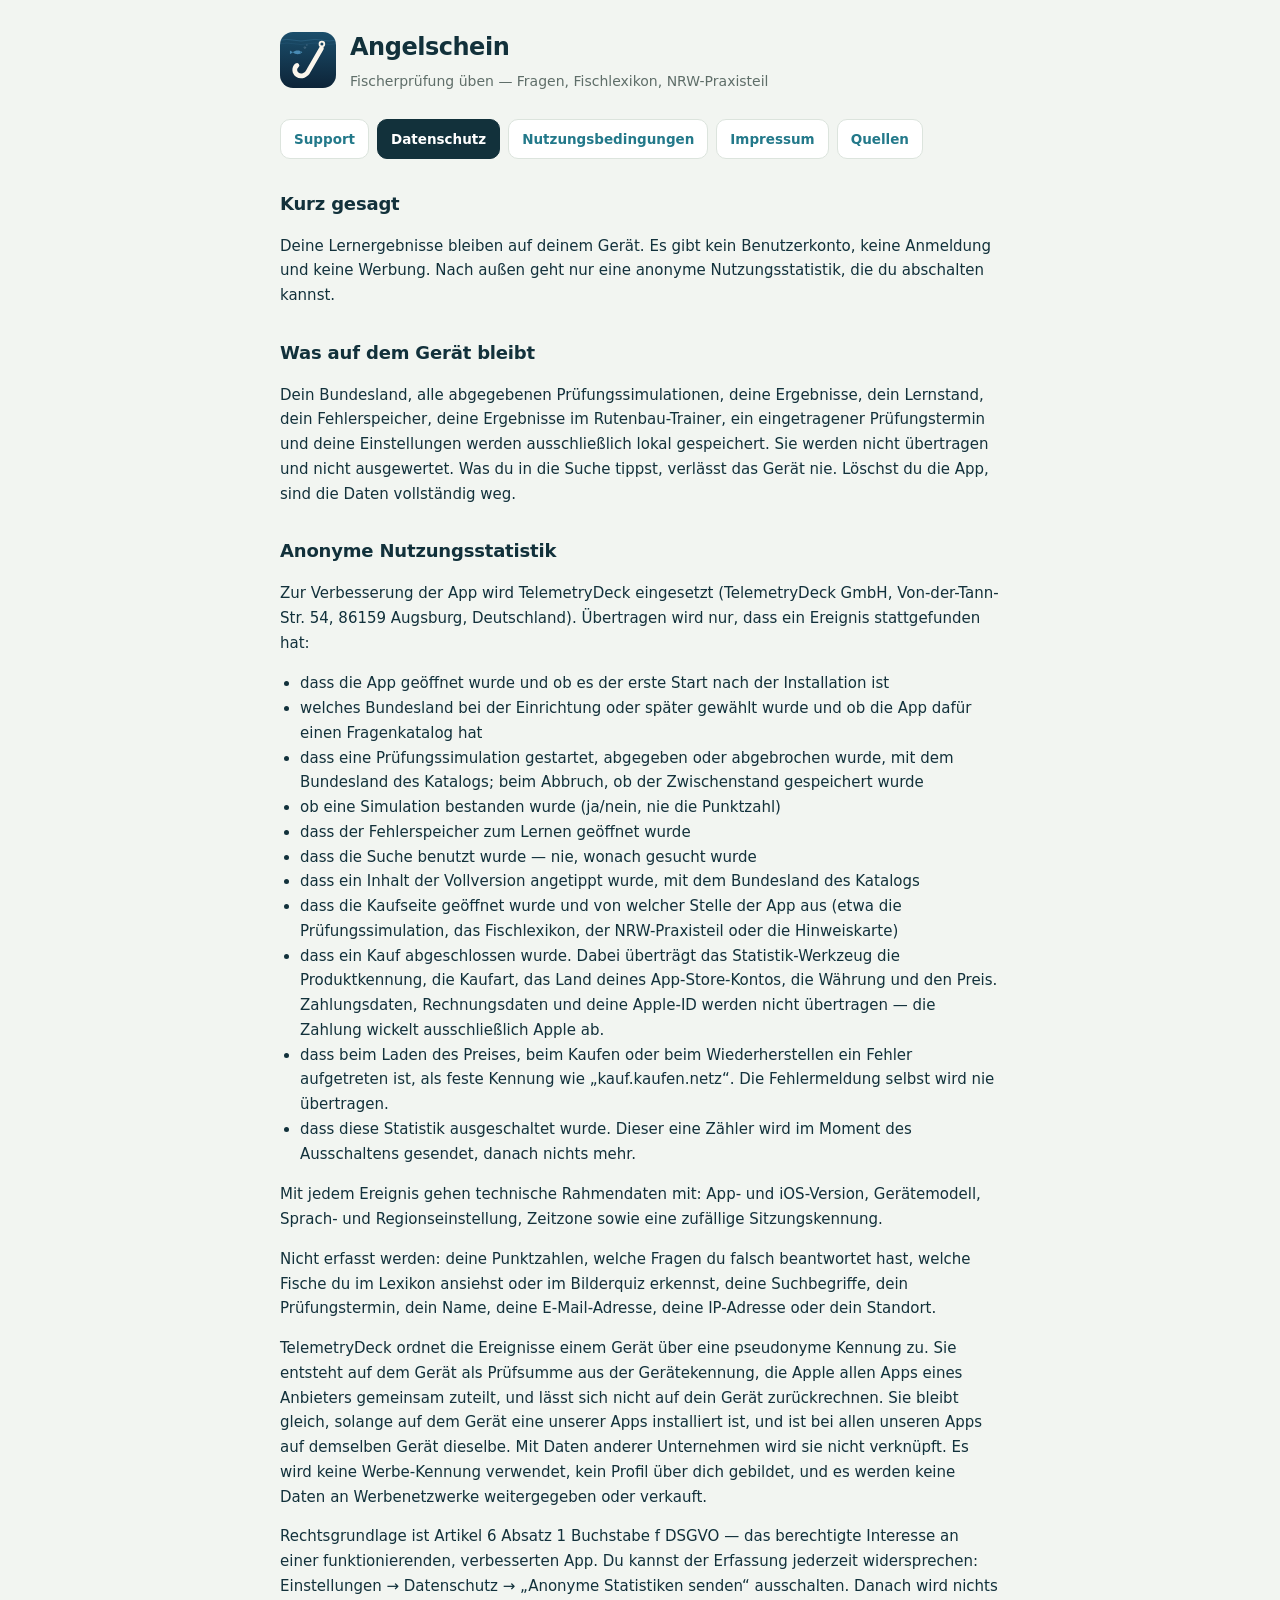
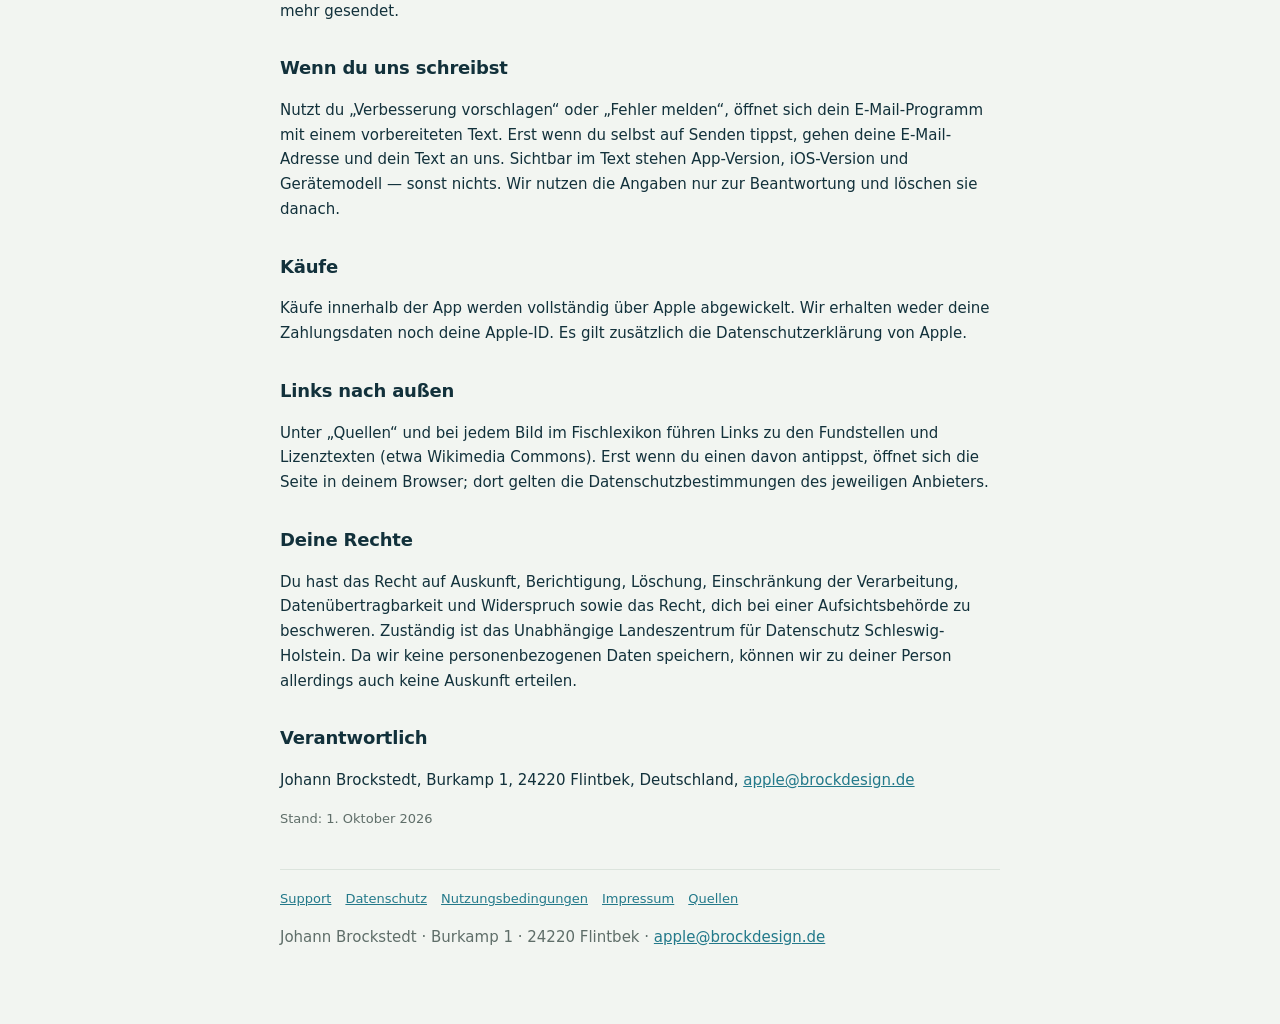
==== datenschutz.html @ afbd8c27 "Angelschein: Support, Datenschutz, Nutzungsbedingungen, Impressum, Quellen Co-Authored-By: Claude Op" ====
<!doctype html>
<html lang="de"><head><meta charset="utf-8">
<meta name="viewport" content="width=device-width, initial-scale=1">
<title>Datenschutz — Angelschein</title>
<meta name="description" content="Datenschutzerklärung der App Angelschein.">
<link rel="stylesheet" href="stil.css">
</head><body><div class="seite">
<header class="kopf">
  <div class="icon"><svg xmlns="http://www.w3.org/2000/svg" width="56" height="56" viewBox="0 0 1024 1024">
  <defs>
    <linearGradient id="wasser" x1="0" y1="0" x2="0" y2="1">
      <stop offset="0" stop-color="#1B4E6B"/>
      <stop offset="1" stop-color="#0D2438"/>
    </linearGradient>
  </defs>

  <!-- Hintergrund: Wasser-Tiefe -->
  <rect width="1024" height="1024" fill="url(#wasser)"/>

  <!-- dezente Wellenlinien oben -->
  <path d="M 0 150 Q 128 120 256 150 T 512 150 T 768 150 T 1024 150" fill="none" stroke="#4E93BD" stroke-width="14" stroke-linecap="round" opacity="0.35"/>
  <path d="M 0 215 Q 128 188 256 215 T 512 215 T 768 215 T 1024 215" fill="none" stroke="#4E93BD" stroke-width="10" stroke-linecap="round" opacity="0.22"/>

  <!-- kleiner Fisch -->
  <g opacity="0.9">
    <path d="M 235 372 C 280 325, 365 325, 408 372 C 365 419, 280 419, 235 372 Z" fill="#4E93BD"/>
    <path d="M 238 372 L 182 338 L 182 406 Z" fill="#4E93BD"/>
    <circle cx="376" cy="365" r="9" fill="#0D2438"/>
  </g>

  <!-- Luftblasen -->
  <circle cx="455" cy="285" r="15" fill="none" stroke="#DCE9F1" stroke-width="7" opacity="0.5"/>
  <circle cx="492" cy="238" r="9" fill="none" stroke="#DCE9F1" stroke-width="6" opacity="0.4"/>

  <!-- Haken-Häkchen: Angelhaken als Prüfungs-Check -->
  <g stroke="#FBF6EC" stroke-width="86" stroke-linecap="round" fill="none">
    <!-- Öhr -->
    <circle cx="766" cy="218" r="44" stroke-width="32"/>
    <!-- langer Arm + offener Hakenbogen, Spitze zeigt nach oben-links -->
    <path d="M 758 298 L 524 706 C 486 790, 388 832, 318 782 C 256 738, 254 656, 310 612"/>
  </g>
</svg>
</div>
  <div><h1>Angelschein</h1><p>Fischerprüfung üben — Fragen, Fischlexikon, NRW-Praxisteil</p></div>
</header>
<nav><a href="index.html">Support</a><a href="datenschutz.html" aria-current="page">Datenschutz</a><a href="agb.html">Nutzungsbedingungen</a><a href="impressum.html">Impressum</a><a href="quellen.html">Quellen</a></nav>
<h2>Kurz gesagt</h2>
<p>Deine Lernergebnisse bleiben auf deinem Gerät. Es gibt kein Benutzerkonto, keine Anmeldung und keine Werbung. Nach außen geht nur eine anonyme Nutzungsstatistik, die du abschalten kannst.</p>
<h2>Was auf dem Gerät bleibt</h2>
<p>Dein Bundesland, alle abgegebenen Prüfungssimulationen, deine Ergebnisse, dein Lernstand, dein Fehlerspeicher, deine Ergebnisse im Rutenbau-Trainer, ein eingetragener Prüfungstermin und deine Einstellungen werden ausschließlich lokal gespeichert. Sie werden nicht übertragen und nicht ausgewertet. Was du in die Suche tippst, verlässt das Gerät nie. Löschst du die App, sind die Daten vollständig weg.</p>
<h2>Anonyme Nutzungsstatistik</h2>
<p>Zur Verbesserung der App wird TelemetryDeck eingesetzt (TelemetryDeck GmbH, Von-der-Tann-Str. 54, 86159 Augsburg, Deutschland). Übertragen wird nur, dass ein Ereignis stattgefunden hat:</p>
<ul><li>dass die App geöffnet wurde und ob es der erste Start nach der Installation ist</li><li>welches Bundesland bei der Einrichtung oder später gewählt wurde und ob die App dafür einen Fragenkatalog hat</li><li>dass eine Prüfungssimulation gestartet, abgegeben oder abgebrochen wurde, mit dem Bundesland des Katalogs; beim Abbruch, ob der Zwischenstand gespeichert wurde</li><li>ob eine Simulation bestanden wurde (ja/nein, nie die Punktzahl)</li><li>dass der Fehlerspeicher zum Lernen geöffnet wurde</li><li>dass die Suche benutzt wurde — nie, wonach gesucht wurde</li><li>dass ein Inhalt der Vollversion angetippt wurde, mit dem Bundesland des Katalogs</li><li>dass die Kaufseite geöffnet wurde und von welcher Stelle der App aus (etwa die Prüfungssimulation, das Fischlexikon, der NRW-Praxisteil oder die Hinweiskarte)</li><li>dass ein Kauf abgeschlossen wurde. Dabei überträgt das Statistik-Werkzeug die Produktkennung, die Kaufart, das Land deines App-Store-Kontos, die Währung und den Preis. Zahlungsdaten, Rechnungsdaten und deine Apple-ID werden nicht übertragen — die Zahlung wickelt ausschließlich Apple ab.</li><li>dass beim Laden des Preises, beim Kaufen oder beim Wiederherstellen ein Fehler aufgetreten ist, als feste Kennung wie „kauf.kaufen.netz“. Die Fehlermeldung selbst wird nie übertragen.</li><li>dass diese Statistik ausgeschaltet wurde. Dieser eine Zähler wird im Moment des Ausschaltens gesendet, danach nichts mehr.</li></ul>
<p>Mit jedem Ereignis gehen technische Rahmendaten mit: App- und iOS-Version, Gerätemodell, Sprach- und Regionseinstellung, Zeitzone sowie eine zufällige Sitzungskennung.</p>
<p>Nicht erfasst werden: deine Punktzahlen, welche Fragen du falsch beantwortet hast, welche Fische du im Lexikon ansiehst oder im Bilderquiz erkennst, deine Suchbegriffe, dein Prüfungstermin, dein Name, deine E-Mail-Adresse, deine IP-Adresse oder dein Standort.</p>
<p>TelemetryDeck ordnet die Ereignisse einem Gerät über eine pseudonyme Kennung zu. Sie entsteht auf dem Gerät als Prüfsumme aus der Gerätekennung, die Apple allen Apps eines Anbieters gemeinsam zuteilt, und lässt sich nicht auf dein Gerät zurückrechnen. Sie bleibt gleich, solange auf dem Gerät eine unserer Apps installiert ist, und ist bei allen unseren Apps auf demselben Gerät dieselbe. Mit Daten anderer Unternehmen wird sie nicht verknüpft. Es wird keine Werbe-Kennung verwendet, kein Profil über dich gebildet, und es werden keine Daten an Werbenetzwerke weitergegeben oder verkauft.</p>
<p>Rechtsgrundlage ist Artikel 6 Absatz 1 Buchstabe f DSGVO — das berechtigte Interesse an einer funktionierenden, verbesserten App. Du kannst der Erfassung jederzeit widersprechen: Einstellungen → Datenschutz → „Anonyme Statistiken senden“ ausschalten. Danach wird nichts mehr gesendet.</p>
<h2>Wenn du uns schreibst</h2>
<p>Nutzt du „Verbesserung vorschlagen“ oder „Fehler melden“, öffnet sich dein E-Mail-Programm mit einem vorbereiteten Text. Erst wenn du selbst auf Senden tippst, gehen deine E-Mail-Adresse und dein Text an uns. Sichtbar im Text stehen App-Version, iOS-Version und Gerätemodell — sonst nichts. Wir nutzen die Angaben nur zur Beantwortung und löschen sie danach.</p>
<h2>Käufe</h2>
<p>Käufe innerhalb der App werden vollständig über Apple abgewickelt. Wir erhalten weder deine Zahlungsdaten noch deine Apple-ID. Es gilt zusätzlich die Datenschutzerklärung von Apple.</p>
<h2>Links nach außen</h2>
<p>Unter „Quellen“ und bei jedem Bild im Fischlexikon führen Links zu den Fundstellen und Lizenztexten (etwa Wikimedia Commons). Erst wenn du einen davon antippst, öffnet sich die Seite in deinem Browser; dort gelten die Datenschutzbestimmungen des jeweiligen Anbieters.</p>
<h2>Deine Rechte</h2>
<p>Du hast das Recht auf Auskunft, Berichtigung, Löschung, Einschränkung der Verarbeitung, Datenübertragbarkeit und Widerspruch sowie das Recht, dich bei einer Aufsichtsbehörde zu beschweren. Zuständig ist das Unabhängige Landeszentrum für Datenschutz Schleswig-Holstein. Da wir keine personenbezogenen Daten speichern, können wir zu deiner Person allerdings auch keine Auskunft erteilen.</p>
<h2>Verantwortlich</h2>
<p>Johann Brockstedt, Burkamp 1, 24220 Flintbek, Deutschland, <a href="mailto:apple@brockdesign.de">apple@brockdesign.de</a></p>
<p class="klein">Stand: 1. Oktober 2026</p>
<footer>
  <a href="index.html">Support</a><a href="datenschutz.html">Datenschutz</a><a href="agb.html">Nutzungsbedingungen</a><a href="impressum.html">Impressum</a><a href="quellen.html">Quellen</a>
  <p>Johann Brockstedt · Burkamp 1 · 24220 Flintbek · <a href="mailto:apple@brockdesign.de">apple@brockdesign.de</a></p>
</footer>
</div></body></html>
---- stil.css ----
:root{
  --grund:#F2F5F1; --karte:#FFFFFF; --rand:#DCE4DD; --tinte:#12313B;
  --gedaempft:#5F6E69; --blau:#23798A; --wasser:#DCEBEA;
  --ui:-apple-system,"Segoe UI",system-ui,"Helvetica Neue",Arial,sans-serif;
}
*{box-sizing:border-box;}
body{margin:0;padding:0;background:var(--grund);color:var(--tinte);
     font-family:var(--ui);line-height:1.65;-webkit-font-smoothing:antialiased;}
.seite{max-width:760px;margin:0 auto;padding:28px 20px 60px;}
header.kopf{display:flex;align-items:center;gap:14px;padding-bottom:6px;}
header.kopf .icon{width:56px;height:56px;flex:none;border-radius:13px;overflow:hidden;}
header.kopf .icon svg{width:56px;height:56px;display:block;}
header.kopf h1{font-size:24px;margin:0;letter-spacing:-.02em;}
header.kopf p{margin:2px 0 0;font-size:14px;color:var(--gedaempft);}
nav{margin:20px 0 26px;display:flex;flex-wrap:wrap;gap:8px;}
nav a{font-size:13.5px;font-weight:600;text-decoration:none;color:var(--blau);
  background:var(--karte);border:1px solid var(--rand);border-radius:10px;padding:8px 13px;}
nav a[aria-current="page"]{background:var(--tinte);border-color:var(--tinte);color:#fff;}
h2{font-size:18px;margin:30px 0 8px;letter-spacing:-.01em;}
h3{font-size:15px;margin:22px 0 6px;}
p,li{font-size:15px;}
ul{padding-left:20px;}
ul.nachweise li{font-size:13px;margin:6px 0;color:var(--gedaempft);}
ul.nachweise strong{color:var(--tinte);}
a{color:var(--blau);overflow-wrap:anywhere;}
.karte{background:var(--karte);border:1px solid var(--rand);border-radius:16px;
  padding:18px 20px;margin:18px 0;}
.karte h2:first-child,.karte h3:first-child{margin-top:0;}
.klein{font-size:13px;color:var(--gedaempft);}
footer{margin-top:40px;padding-top:18px;border-top:1px solid var(--rand);
  font-size:13px;color:var(--gedaempft);}
footer a{margin-right:14px;}
@media (max-width:520px){ .seite{padding:20px 14px 48px;} header.kopf h1{font-size:20px;} }
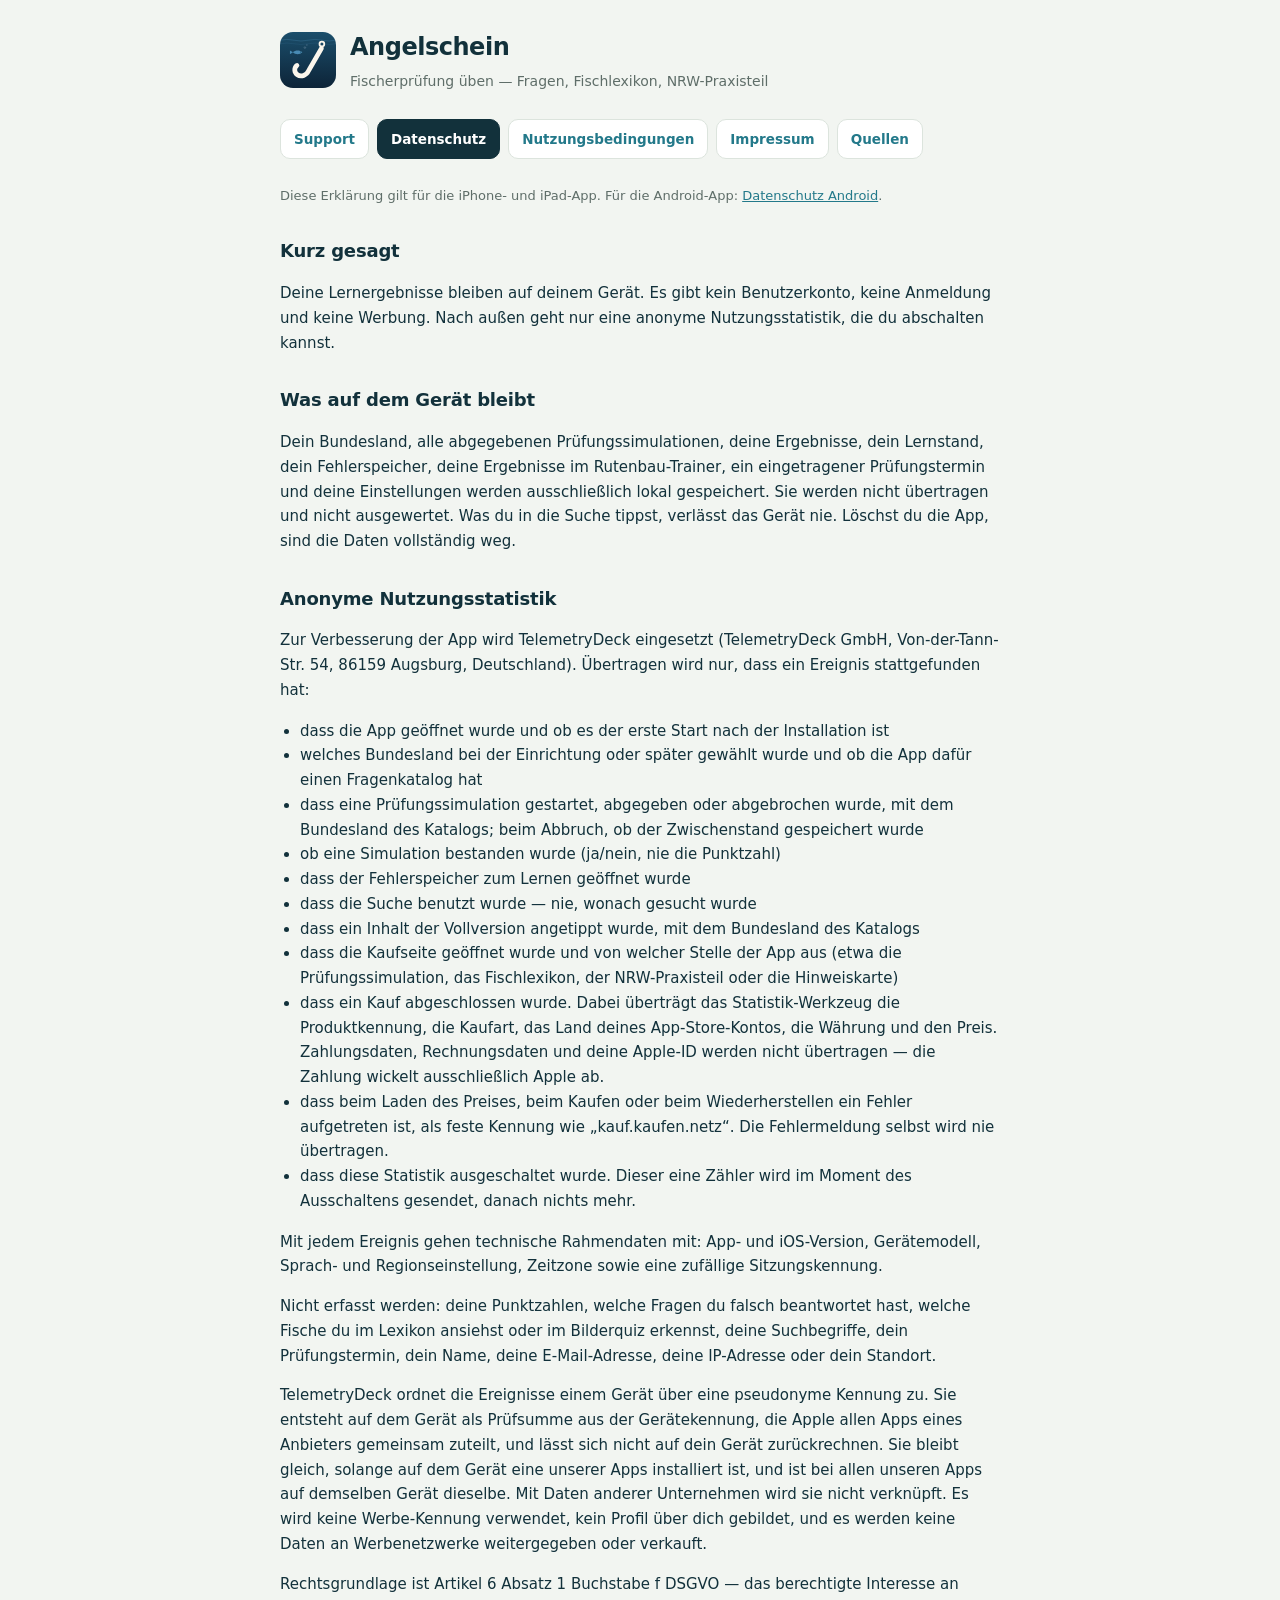
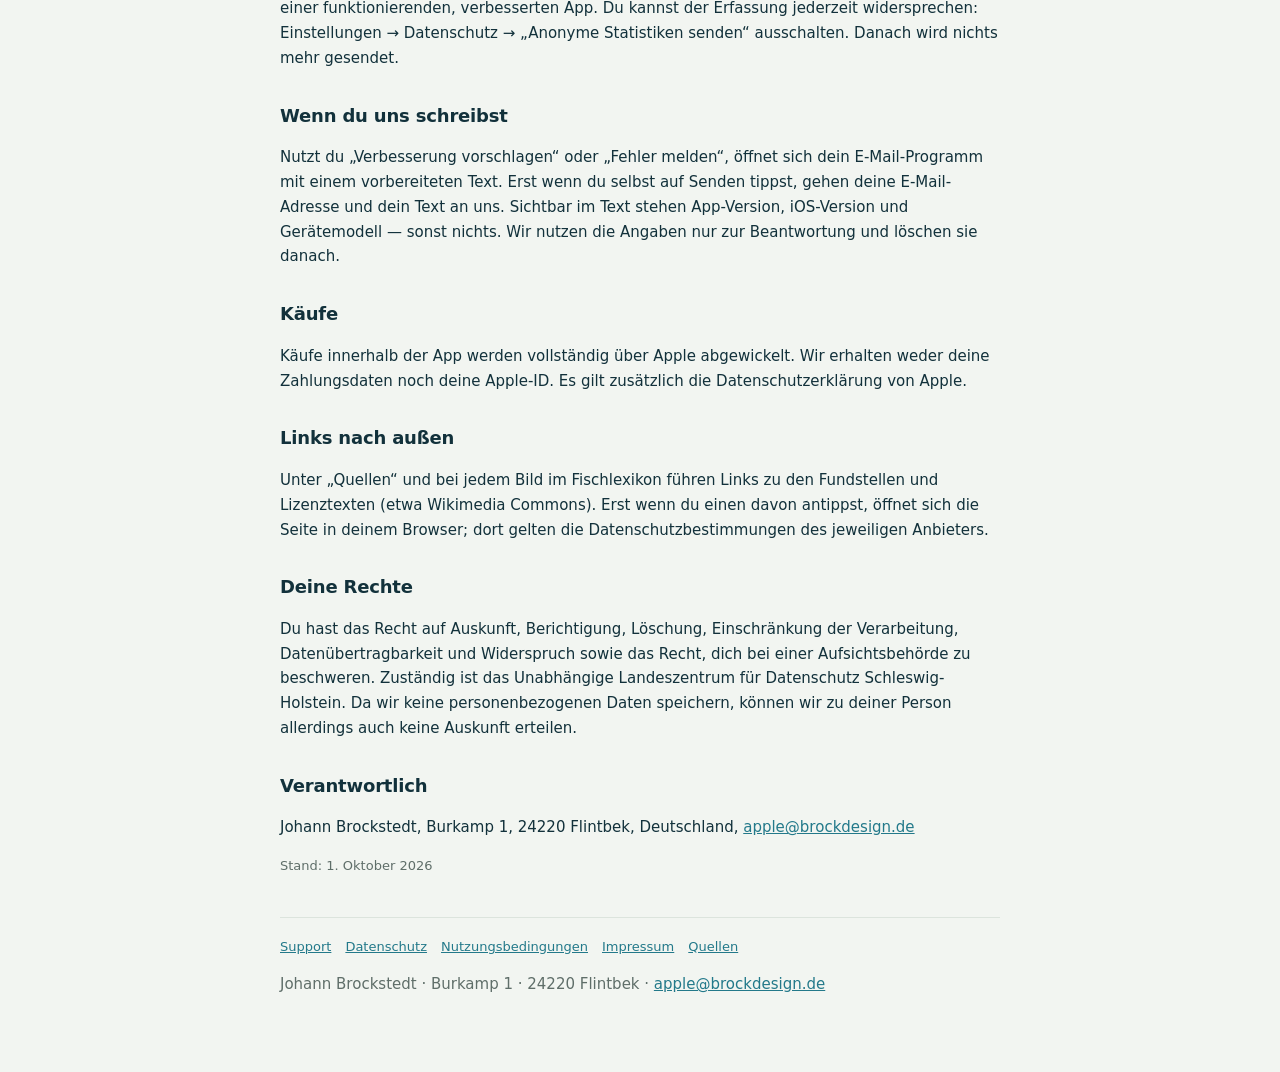
==== commit 3972a1ab: "Datenschutz und Nutzungsbedingungen der Android-App (Google Play) Co-Authored-By: Claude Opus 5.5 <n" ====
--- a/datenschutz.html
+++ b/datenschutz.html
@@ -44,7 +44,7 @@
   <div><h1>Angelschein</h1><p>Fischerprüfung üben — Fragen, Fischlexikon, NRW-Praxisteil</p></div>
 </header>
 <nav><a href="index.html">Support</a><a href="datenschutz.html" aria-current="page">Datenschutz</a><a href="agb.html">Nutzungsbedingungen</a><a href="impressum.html">Impressum</a><a href="quellen.html">Quellen</a></nav>
-<h2>Kurz gesagt</h2>
+<p class="klein">Diese Erklärung gilt für die iPhone- und iPad-App. Für die Android-App: <a href="datenschutz-android.html">Datenschutz Android</a>.</p><h2>Kurz gesagt</h2>
 <p>Deine Lernergebnisse bleiben auf deinem Gerät. Es gibt kein Benutzerkonto, keine Anmeldung und keine Werbung. Nach außen geht nur eine anonyme Nutzungsstatistik, die du abschalten kannst.</p>
 <h2>Was auf dem Gerät bleibt</h2>
 <p>Dein Bundesland, alle abgegebenen Prüfungssimulationen, deine Ergebnisse, dein Lernstand, dein Fehlerspeicher, deine Ergebnisse im Rutenbau-Trainer, ein eingetragener Prüfungstermin und deine Einstellungen werden ausschließlich lokal gespeichert. Sie werden nicht übertragen und nicht ausgewertet. Was du in die Suche tippst, verlässt das Gerät nie. Löschst du die App, sind die Daten vollständig weg.</p>
